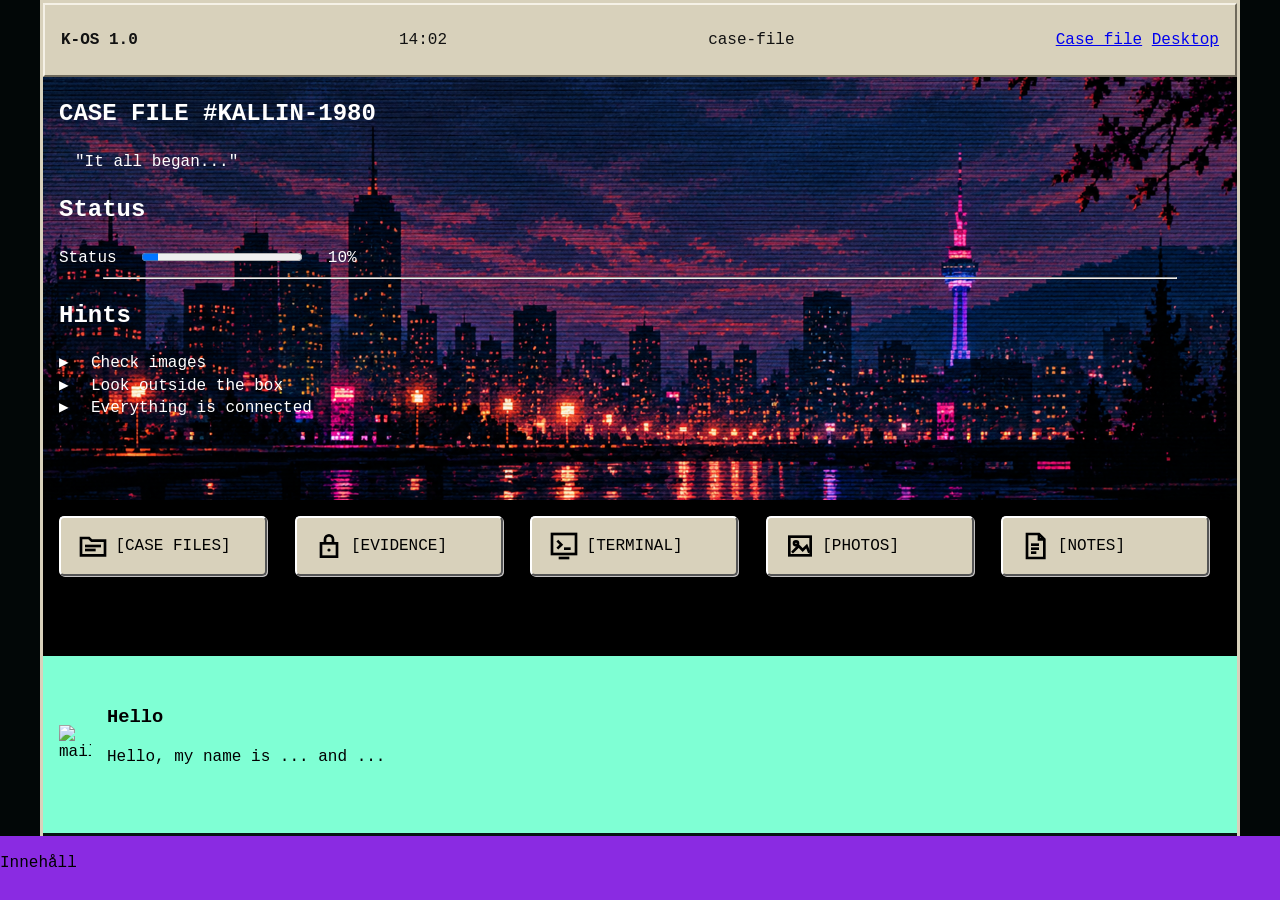
==== index.html @ a82aba6e "2026-09-28, 13:40, Responsiv design och laddat ner för att kolla på olika läsare/enhetern" ====
<!doctype html>
<html lang="en">

<head>
    <title>About me</title>
    <meta charset="UTF-8">
    <meta name="description" content="The mystery and answers of the question: who is Fredrik Kallin?">
    <link href="icon.png" rel="icon" type="image/png">
    <link href="style.css" rel="stylesheet">
    <script src="script.js" defer></script>
</head>

<body>
    <div class="screen">
        <header class="system_bar">
            <p class="system_name">K-OS 1.0</p>
            <time class="system_time" datetime="">
                14:02
            </time>
            <p class="system_status">case-file</p>
            <nav class="system_bar_nav">
                <a href="case_file.html">Case file</a>
                <a href="desktop.html">Desktop</a>
            </nav>
        </header>
        <main class="main_screen_content case_file">
            <section class="case_summary">
                <h1>CASE FILE #KALLIN-1980</h1>
                <blockquote>
                    <p>"It all began..."</p>
                </blockquote>
                <h2>Status</h2>
                <label>Status</label>
                <progress id="status-progress" value="10" max="100">10%</progress>
                <span id="status-recovery-text">10%</span>
                <hr class="simple_divider">
                <h2>Hints</h2>
                <ul role="list">
                    <li>Check images</li>
                    <li>Look outside the box</li>
                    <li>Everything is connected</li>
                </ul>
            </section>
            <section class="case_menu">
                <nav class="case_menu_nav" aria-label="Main system menu" >
                    <ul>
                        <li>
                            <a href="case_file.html">
                                <svg class="menu_icon" viewBox="0 0 24 24" aria-hidden="true">
                                    <path d="M3 6H9L11 8H21V19H3Z" fill="none" stroke="currentColor" stroke-width="2" />
                                    <path d="M6 12H18" stroke="currentColor" stroke-width="2" />
                                    <path d="M6 15H14" stroke="currentColor" stroke-width="2" />
                                </svg>
                                <!--<img src="images/case_file_simple.png" alt="case_files_icon" class="menu_icon">-->
                                <span>[CASE FILES]</span>
                            </a>
                        </li>
                        <li>
                            <a href="evidence.html">
                                <svg class="menu_icon" viewBox="0 0 24 24" aria-hidden="true">
                                    <rect x="6" y="10" width="12" height="10" fill="none" stroke="currentColor"
                                        stroke-width="2" />

                                    <path d="M9 10V7A3 3 0 0 1 15 7V10" fill="none" stroke="currentColor"
                                        stroke-width="2" />

                                    <circle cx="12" cy="15" r="1.2" fill="currentColor" />
                                </svg>
                                <!-- <img src="images/evidence_simple.png" alt="evidence_icon" class="menu_icon">-->
                                <span>[EVIDENCE]</span>
                            </a>
                        </li>
                        <li>
                            <a href="terminal.html">
                                <svg class="menu_icon" viewBox="0 0 24 24" aria-hidden="true">

                                    <rect x="3" y="3" width="18" height="15" fill="none" stroke="currentColor"
                                        stroke-width="2" />

                                    <path d="M7 8 L10 11 L7 14" fill="none" stroke="currentColor" stroke-width="2" />

                                    <path d="M12 14 H17" stroke="currentColor" stroke-width="2" />

                                    <path d="M8 21 H16" stroke="currentColor" stroke-width="2" />
                                </svg>
                                <!--<img src="images/terminal_simple.png" alt="terminal_icon" class="menu_icon">-->
                                <span>[TERMINAL]</span>
                            </a>
                        </li>
                        <li>
                            <a href="photos.html">
                                <svg class="menu_icon" viewBox="0 0 24 24" aria-hidden="true">
                                    <rect x="4" y="5" width="16" height="14" fill="none" stroke="currentColor"
                                        stroke-width="2" />

                                    <circle cx="9" cy="10" r="1.5" fill="none" stroke="currentColor" stroke-width="2" />

                                    <path d="M6 17L11 12L14 15L17 12L19 17" fill="none" stroke="currentColor"
                                        stroke-width="2" />
                                </svg>
                                <!--<img src="images/photos_simple.png" alt="photos_icon" class="menu_icon">-->
                                <span>[PHOTOS]</span>
                            </a>
                        </li>
                        <li>
                            <a href="notes.html">
                                <svg class="menu_icon" viewBox="0 0 24 24" aria-hidden="true">
                                    <path d="M6 3H15L19 7V21H6Z" fill="none" stroke="currentColor" stroke-width="2" />

                                    <path d="M15 3V7H19" fill="none" stroke="currentColor" stroke-width="2" />

                                    <path d="M9 11H15" stroke="currentColor" stroke-width="2" />

                                    <path d="M9 14H15" stroke="currentColor" stroke-width="2" />

                                    <path d="M9 17H13" stroke="currentColor" stroke-width="2" />
                                </svg>
                                <!--<img src="images/notes_simple.png" alt="notes_icon" class="menu_icon">-->
                                <span>[NOTES]</span>
                            </a>
                        </li>
                    </ul>
                </nav>
            </section>
            <section class="case_messages">
                <img src="mail_icon.png" alt="mail_icon" id="mail_icon">
                <div>
                    <h3 class="mail_headline">Hello</h3>
                    <p class="mail_message">Hello, my name is ... and ...</p>
                </div>
            </section>
        </main>
        <footer class="status_bar">
            <p>Innehåll</p>
        </footer>
    </div>
</body>

</html>
---- style.css ----
:root {
    /* Text.vars */
    --headline-large-color: #black;
    --headline-large-size: 2rem;
    --headline-medium-color: #black;
    --headline-medium-size: 1.5rem;
    --headline-small-color: #black;
    --headline-small-size: 1rem;

    --footer-height: 4rem;

    --screen-border: 2px;
    --panel-border: 1px;
}

* {
    box-sizing: border-box;
}

body {
    margin: 0;

    background-color: #020707;

    color: var(--text-main);

    font-family:
        "Courier New",
        "Lucida Console",
        Monaco,
        monospace;

    line-height: 1.4;
}

/* Outer div*/
.screen {
    position: relative;
    margin-inline: auto;

    min-height: 100vh;
    max-width: 75rem;

    display: flex;
    flex-direction: column;

    background-color: #081416;

    border: 3px solid #d8d1bb;
    padding-bottom: var(--footer-height);
}

/* Header */
.system_bar {
    display: flex;
    flex-direction: row;
    justify-content: space-between;
    align-items: center;

    width: 100%;
    min-height: 50px;

    padding: 0.5rem 1rem;

    background-color: #d8d1bb;
    color: #111;

    border-top: 2px solid #f5f1e6;
    border-left: 2px solid #f5f1e6;

    border-right: 2px solid #6f6a5c;
    border-bottom: 2px solid #6f6a5c;
}

.system_name {
    font-weight: bold;
}

.system_status {}

.system_time {}

.system_menu {}

/* Main - This one is used for all main-screens. */
.main_screen_content {
    flex-grow: 1;

    display: flex;
    flex-direction: column;
    background-color: orange;
}

/* Main/case_file */
.main_screen_content.case_file {
    display: grid;
    grid-template-columns: 1fr;
    gap: 0rem;
    align-items: top;
}

.case_summary {
    color: white;
    background-color: green;

    flex: 1;

    background-image: url("images/background_case_file.png");
    background-size: cover;
    background-position: center;
    background-repeat: no-repeat;
}

/*Behöver bli av med marginen som bloq och figure har inneboende */
.case_summary * {
    margin-inline: 0;
    padding-inline: 1rem;
}

.case_summary ul {
    list-style: none;
    position: relative;
    left: 1rem;
}

.simple_divider {
    width: 90%;
    margin-inline: auto;
}

.case_summary li::before {
    content: '▶';
    position: absolute;
    left: 0;
}

.case_menu {
    background-color: black;
}

.case_menu_nav ul {
    list-style: none;

    display: grid;
    grid-template-columns: repeat(auto-fit, minmax(12rem, 1fr));
    gap: 1rem;

    align-items: center;

    margin: 0;
    padding: 1rem;
}

.case_menu_nav nav a {
    display: flex;
    align-items: center;
    gap: 0.5rem;
}

.menu_icon {
    width: 2rem;
    height: 2rem;
    flex-shrink: 0;
    display: block;
}

.case_menu a {
    display: flex;
    gap: 0.40rem;
    align-items: center;
    align-content: center;

    border-radius: 5px;
    padding: 1rem;

    height: 60px;
    width: 13rem;

    color: rgb(0, 0, 0);
    text-decoration: none;

    background-color: #d8d1bb;

    border-top: 2px solid white;
    border-left: 2px solid white;
    border-right: 2px solid #555;
    border-bottom: 2px solid #555;

    box-shadow: 1px 1px 0 #c6c4c4;
}

.case_menu a img {
    width: 2.5rem;
    height: 2.5rem;
    object-fit: contain;
}

.case_menu a:hover {
    background-color: #111;
    color: whitesmoke;

    border-top-color: #555;
    border-left-color: #555;

    border-right-color: white;
    border-bottom-color: white;

    box-shadow: snow;
}

.case_menu a:active {
    border-top-color: #555;
    border-left-color: #555;

    border-right-color: white;
    border-bottom-color: white;

    box-shadow: snow;
}

.case_messages {
    background-color: aquamarine;
    display: flex;
    align-items: center;
    gap: 1rem;
    padding: 1rem;
}

.mail_headline {
    margin: 0;
    padding: 0;
}

#mail_icon {
    width: 2rem;
    height: auto;
}

/* Footer */
.status_bar {
    position: fixed;
    bottom: 0;
    left: 0;
    right: 0;
    background-color: blueviolet;

    min-height: var(--footer-height);
}

@media (max-width: 393px) {
    .case_menu_nav ul {
        grid-template-columns: repeat(2, 1fr);
        gap: 0.5rem;
    }

    .case_menu a {
        font-size: 0.9rem;

        display: flex;
        gap: 0.60rem;
        justify-content: space-around;
        align-items: center;

        border-radius: 5px;
        padding: 0.5rem;

        height: 50px;
        width: 100%;
    }
}
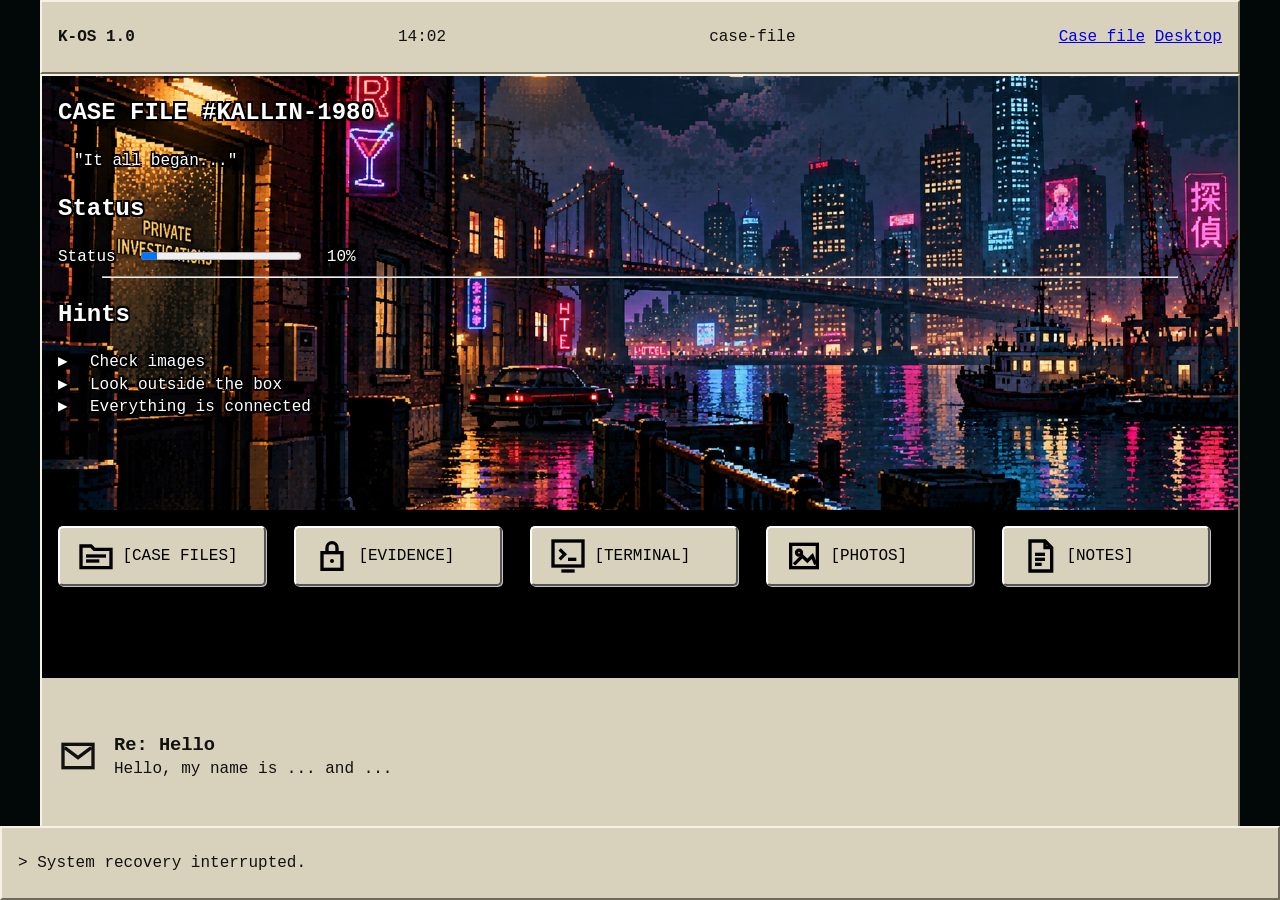
==== commit 420c5cfb: "2026-09-29, 10:230, leker runt med fält (som ska innehålla all min data senare)" ====
--- a/index.html
+++ b/index.html
@@ -42,11 +42,11 @@
                 </ul>
             </section>
             <section class="case_menu">
-                <nav class="case_menu_nav" aria-label="Main system menu" >
+                <nav class="case_menu_nav" aria-label="Main system menu">
                     <ul>
                         <li>
                             <a href="case_file.html">
-                                <svg class="menu_icon" viewBox="0 0 24 24" aria-hidden="true">
+                                <svg class="svg_icon" viewBox="0 0 24 24" aria-hidden="true">
                                     <path d="M3 6H9L11 8H21V19H3Z" fill="none" stroke="currentColor" stroke-width="2" />
                                     <path d="M6 12H18" stroke="currentColor" stroke-width="2" />
                                     <path d="M6 15H14" stroke="currentColor" stroke-width="2" />
@@ -57,13 +57,11 @@
                         </li>
                         <li>
                             <a href="evidence.html">
-                                <svg class="menu_icon" viewBox="0 0 24 24" aria-hidden="true">
+                                <svg class="svg_icon" viewBox="0 0 24 24" aria-hidden="true">
                                     <rect x="6" y="10" width="12" height="10" fill="none" stroke="currentColor"
                                         stroke-width="2" />
-
                                     <path d="M9 10V7A3 3 0 0 1 15 7V10" fill="none" stroke="currentColor"
                                         stroke-width="2" />
-
                                     <circle cx="12" cy="15" r="1.2" fill="currentColor" />
                                 </svg>
                                 <!-- <img src="images/evidence_simple.png" alt="evidence_icon" class="menu_icon">-->
@@ -72,15 +70,11 @@
                         </li>
                         <li>
                             <a href="terminal.html">
-                                <svg class="menu_icon" viewBox="0 0 24 24" aria-hidden="true">
-
+                                <svg class="svg_icon" viewBox="0 0 24 24" aria-hidden="true">
                                     <rect x="3" y="3" width="18" height="15" fill="none" stroke="currentColor"
                                         stroke-width="2" />
-
                                     <path d="M7 8 L10 11 L7 14" fill="none" stroke="currentColor" stroke-width="2" />
-
                                     <path d="M12 14 H17" stroke="currentColor" stroke-width="2" />
-
                                     <path d="M8 21 H16" stroke="currentColor" stroke-width="2" />
                                 </svg>
                                 <!--<img src="images/terminal_simple.png" alt="terminal_icon" class="menu_icon">-->
@@ -89,12 +83,10 @@
                         </li>
                         <li>
                             <a href="photos.html">
-                                <svg class="menu_icon" viewBox="0 0 24 24" aria-hidden="true">
+                                <svg class="svg_icon" viewBox="0 0 24 24" aria-hidden="true">
                                     <rect x="4" y="5" width="16" height="14" fill="none" stroke="currentColor"
                                         stroke-width="2" />
-
                                     <circle cx="9" cy="10" r="1.5" fill="none" stroke="currentColor" stroke-width="2" />
-
                                     <path d="M6 17L11 12L14 15L17 12L19 17" fill="none" stroke="currentColor"
                                         stroke-width="2" />
                                 </svg>
@@ -104,15 +96,11 @@
                         </li>
                         <li>
                             <a href="notes.html">
-                                <svg class="menu_icon" viewBox="0 0 24 24" aria-hidden="true">
+                                <svg class="svg_icon" viewBox="0 0 24 24" aria-hidden="true">
                                     <path d="M6 3H15L19 7V21H6Z" fill="none" stroke="currentColor" stroke-width="2" />
-
                                     <path d="M15 3V7H19" fill="none" stroke="currentColor" stroke-width="2" />
-
                                     <path d="M9 11H15" stroke="currentColor" stroke-width="2" />
-
                                     <path d="M9 14H15" stroke="currentColor" stroke-width="2" />
-
                                     <path d="M9 17H13" stroke="currentColor" stroke-width="2" />
                                 </svg>
                                 <!--<img src="images/notes_simple.png" alt="notes_icon" class="menu_icon">-->
@@ -123,15 +111,18 @@
                 </nav>
             </section>
             <section class="case_messages">
-                <img src="mail_icon.png" alt="mail_icon" id="mail_icon">
+                <svg class="svg_icon" viewBox="0 0 24 24" aria-hidden="true">
+                    <rect x="3" y="5" width="18" height="14" fill="none" stroke="currentColor" stroke-width="2" />
+                    <path d="M4 7L12 13L20 7" fill="none" stroke="currentColor" stroke-width="2" />
+                </svg>
                 <div>
-                    <h3 class="mail_headline">Hello</h3>
+                    <h3 class="mail_headline">Re: Hello</h3>
                     <p class="mail_message">Hello, my name is ... and ...</p>
                 </div>
             </section>
         </main>
         <footer class="status_bar">
-            <p>Innehåll</p>
+            <p>> System recovery interrupted.</p>
         </footer>
     </div>
 </body>
--- a/style.css
+++ b/style.css
@@ -46,7 +46,6 @@
 
     background-color: #081416;
 
-    border: 3px solid #d8d1bb;
     padding-bottom: var(--footer-height);
 }
 
@@ -54,6 +53,7 @@
 .system_bar {
     display: flex;
     flex-direction: row;
+    flex-wrap: wrap;
     justify-content: space-between;
     align-items: center;
 
@@ -72,6 +72,10 @@
     border-bottom: 2px solid #6f6a5c;
 }
 
+.system_bar_nav {
+    align-items: center;
+}
+
 .system_name {
     font-weight: bold;
 }
@@ -84,11 +88,15 @@
 
 /* Main - This one is used for all main-screens. */
 .main_screen_content {
+    display: flex;
+    flex-direction: column;
     flex-grow: 1;
-
-    display: flex;
-    flex-direction: column;
-    background-color: orange;
+    
+    border-top: 2px solid #f5f1e6;
+    border-left: 2px solid #f5f1e6;
+
+    border-right: 2px solid #6f6a5c;
+    border-bottom: 2px solid #6f6a5c;
 }
 
 /* Main/case_file */
@@ -100,15 +108,15 @@
 }
 
 .case_summary {
-    color: white;
-    background-color: green;
-
     flex: 1;
 
-    background-image: url("images/background_case_file.png");
+    background-image: url("images/case_file_background_beachfront.png");
     background-size: cover;
     background-position: center;
     background-repeat: no-repeat;
+
+    color: white;
+    text-shadow: 0.1em 0 black, 0 0.1em black, -0.1em 0 black, 0 -0.1em black, -0.1em -0.1em black, -0.1em 0.1em black, 0.1em -0.1em black, 0.1em 0.1em black;
 }
 
 /*Behöver bli av med marginen som bloq och figure har inneboende */
@@ -157,9 +165,9 @@
     gap: 0.5rem;
 }
 
-.menu_icon {
-    width: 2rem;
-    height: 2rem;
+.svg_icon {
+    width: 2.5rem;
+    height: 2.5rem;
     flex-shrink: 0;
     display: block;
 }
@@ -219,10 +227,13 @@
 }
 
 .case_messages {
-    background-color: aquamarine;
-    display: flex;
+   display: flex;
     align-items: center;
     gap: 1rem;
+
+    background-color: #d8d1bb;
+    color: #111;
+
     padding: 1rem;
 }
 
@@ -230,6 +241,12 @@
     margin: 0;
     padding: 0;
 }
+
+.mail_message {
+    margin: 0;
+    padding: 0;
+}
+
 
 #mail_icon {
     width: 2rem;
@@ -242,7 +259,21 @@
     bottom: 0;
     left: 0;
     right: 0;
-    background-color: blueviolet;
+
+
+    width: 100%;
+    min-height: 50px;
+
+    padding: 0.5rem 1rem;
+
+    background-color: #d8d1bb;
+    color: #111;
+
+    border-top: 2px solid #f5f1e6;
+    border-left: 2px solid #f5f1e6;
+
+    border-right: 2px solid #6f6a5c;
+    border-bottom: 2px solid #6f6a5c;
 
     min-height: var(--footer-height);
 }
@@ -250,14 +281,15 @@
 @media (max-width: 393px) {
     .case_menu_nav ul {
         grid-template-columns: repeat(2, 1fr);
-        gap: 0.5rem;
+        gap: 0rem;
+        border: 4px solid red;
     }
 
     .case_menu a {
         font-size: 0.9rem;
 
         display: flex;
-        gap: 0.60rem;
+        gap: 0.40rem;
         justify-content: space-around;
         align-items: center;
 
@@ -267,4 +299,26 @@
         height: 50px;
         width: 100%;
     }
+}
+
+@media (max-width: 430px) {
+    .case_menu_nav ul {
+        grid-template-columns: repeat(2, 1fr);
+        gap: 0.4rem;
+    }
+
+    .case_menu a {
+        font-size: 0.9rem;
+
+        display: flex;
+        gap: 0.50rem;
+        justify-content: space-around;
+        align-items: center;
+
+        border-radius: 5px;
+        padding: 0.5rem;
+
+        height: 50px;
+        width: 150px;
+    }
 }
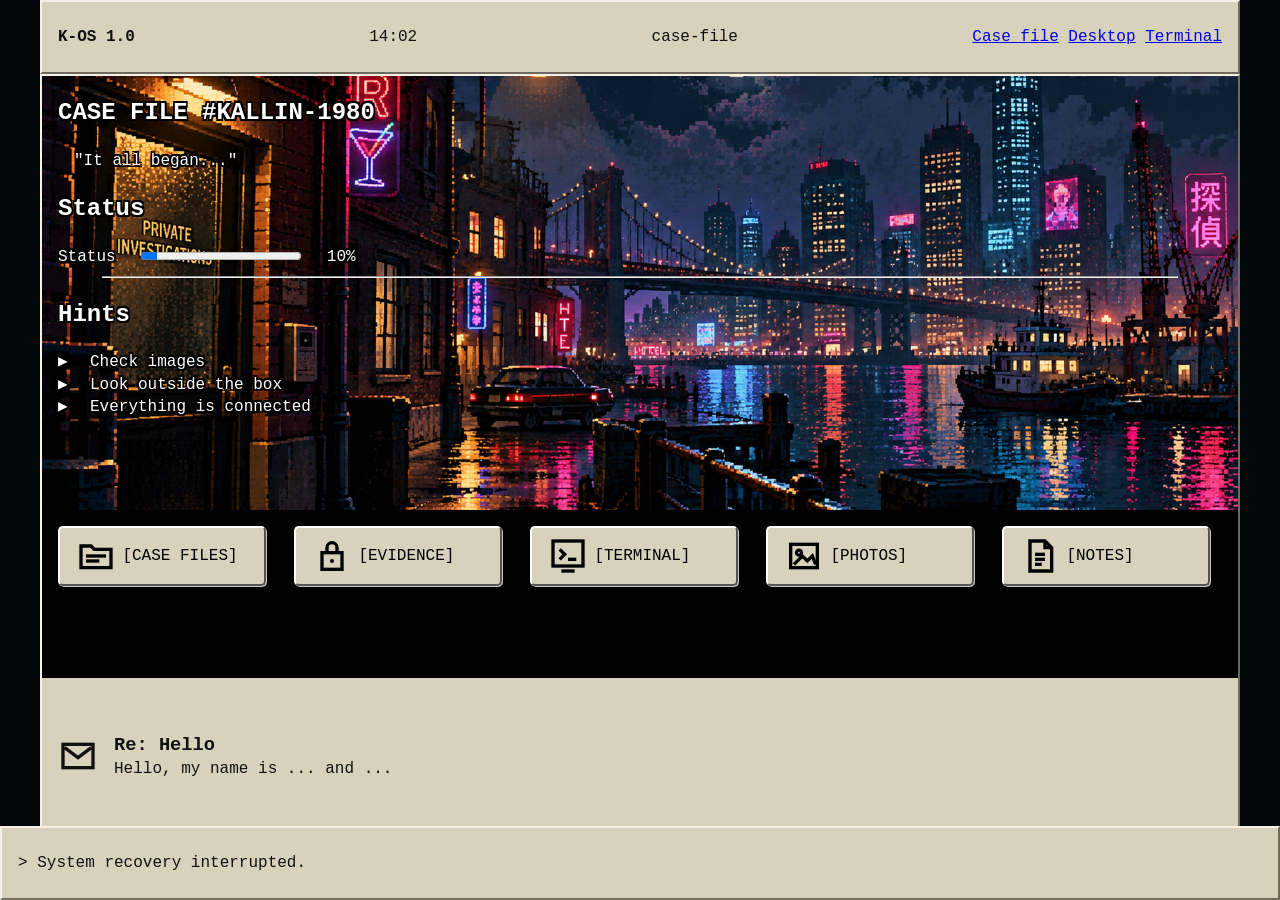
==== commit 0562e981: "ghgh" ====
--- a/index.html
+++ b/index.html
@@ -19,8 +19,9 @@
             </time>
             <p class="system_status">case-file</p>
             <nav class="system_bar_nav">
-                <a href="case_file.html">Case file</a>
+             <a href="index.html">Case file</a>
                 <a href="desktop.html">Desktop</a>
+                <a href="terminal.html">Terminal</a>
             </nav>
         </header>
         <main class="main_screen_content case_file">
@@ -45,7 +46,7 @@
                 <nav class="case_menu_nav" aria-label="Main system menu">
                     <ul>
                         <li>
-                            <a href="case_file.html">
+                            <a href="index.html">
                                 <svg class="svg_icon" viewBox="0 0 24 24" aria-hidden="true">
                                     <path d="M3 6H9L11 8H21V19H3Z" fill="none" stroke="currentColor" stroke-width="2" />
                                     <path d="M6 12H18" stroke="currentColor" stroke-width="2" />
--- a/style.css
+++ b/style.css
@@ -21,7 +21,6 @@
     margin: 0;
 
     background-color: #020707;
-
     color: var(--text-main);
 
     font-family:
@@ -278,6 +277,41 @@
     min-height: var(--footer-height);
 }
 
+/* TERMINAL */
+.terminal {
+    color: white;
+    padding: 0.5rem;
+    font: inherit;
+}
+
+.terminal_output {
+    
+}
+
+.terminal_output ul {
+    list-style: none;
+    left: 0rem;
+    margin:0;
+    padding: 0;
+}
+
+.terminal_output li {
+    white-space: pre-wrap;
+}
+
+#terminal_input {
+    background: transparent;
+    border: none;
+    outline:none;
+    color: white;
+    caret-color: white;
+    font: inherit;
+}
+
+
+
+/* Media */
+
 @media (max-width: 393px) {
     .case_menu_nav ul {
         grid-template-columns: repeat(2, 1fr);
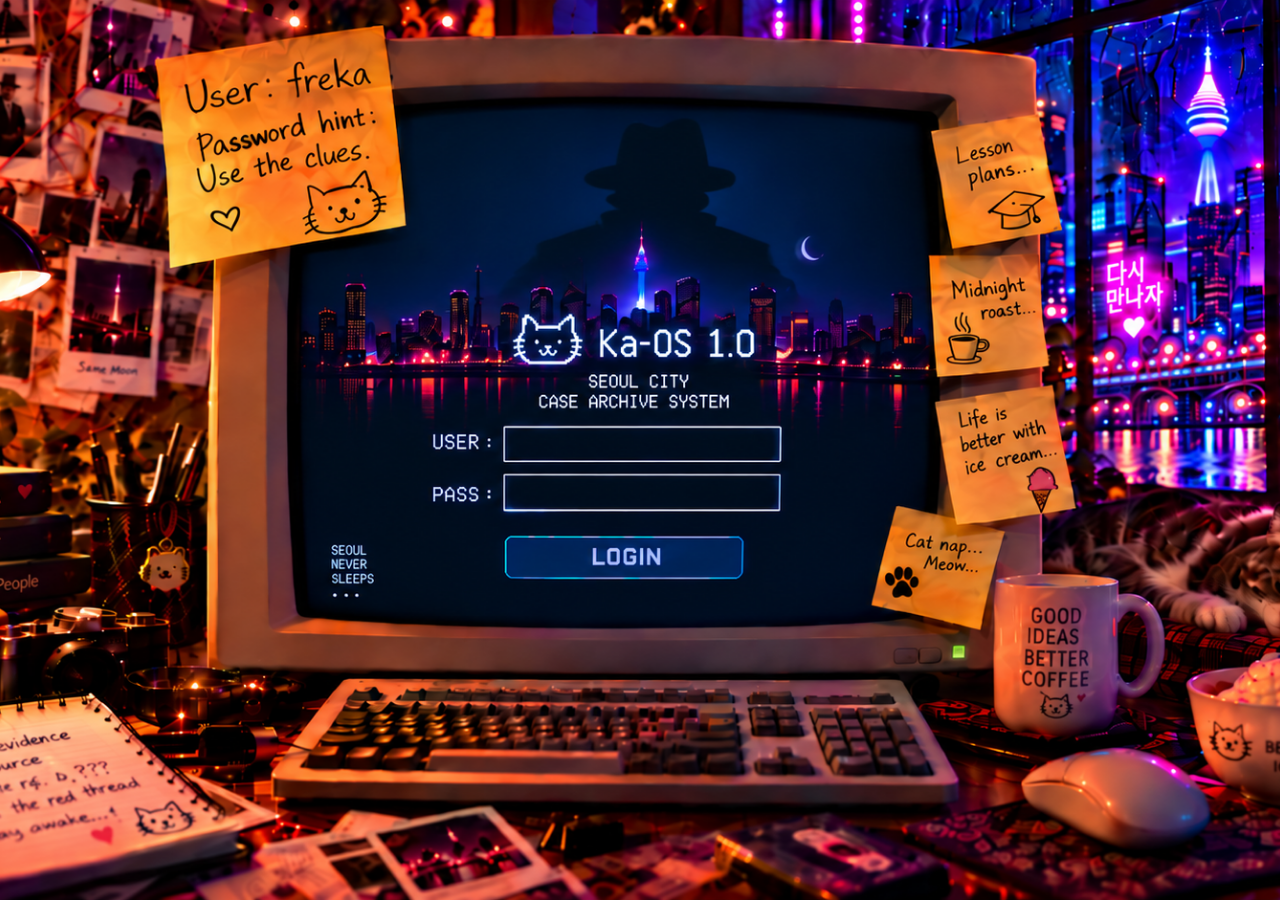
==== commit 7f5f97d0: "2026-10-11, final push. Working on the desktop and index" ====
--- a/index.html
+++ b/index.html
@@ -11,121 +11,21 @@
 </head>
 
 <body>
-    <div class="screen">
-        <header class="system_bar">
-            <p class="system_name">K-OS 1.0</p>
-            <time class="system_time" datetime="">
-                14:02
-            </time>
-            <p class="system_status">case-file</p>
-            <nav class="system_bar_nav">
-             <a href="index.html">Case file</a>
-                <a href="desktop.html">Desktop</a>
-                <a href="terminal.html">Terminal</a>
-            </nav>
-        </header>
-        <main class="main_screen_content case_file">
-            <section class="case_summary">
-                <h1>CASE FILE #KALLIN-1980</h1>
-                <blockquote>
-                    <p>"It all began..."</p>
-                </blockquote>
-                <h2>Status</h2>
-                <label>Status</label>
-                <progress id="status-progress" value="10" max="100">10%</progress>
-                <span id="status-recovery-text">10%</span>
-                <hr class="simple_divider">
-                <h2>Hints</h2>
-                <ul role="list">
-                    <li>Check images</li>
-                    <li>Look outside the box</li>
-                    <li>Everything is connected</li>
-                </ul>
-            </section>
-            <section class="case_menu">
-                <nav class="case_menu_nav" aria-label="Main system menu">
-                    <ul>
-                        <li>
-                            <a href="index.html">
-                                <svg class="svg_icon" viewBox="0 0 24 24" aria-hidden="true">
-                                    <path d="M3 6H9L11 8H21V19H3Z" fill="none" stroke="currentColor" stroke-width="2" />
-                                    <path d="M6 12H18" stroke="currentColor" stroke-width="2" />
-                                    <path d="M6 15H14" stroke="currentColor" stroke-width="2" />
-                                </svg>
-                                <!--<img src="images/case_file_simple.png" alt="case_files_icon" class="menu_icon">-->
-                                <span>[CASE FILES]</span>
-                            </a>
-                        </li>
-                        <li>
-                            <a href="evidence.html">
-                                <svg class="svg_icon" viewBox="0 0 24 24" aria-hidden="true">
-                                    <rect x="6" y="10" width="12" height="10" fill="none" stroke="currentColor"
-                                        stroke-width="2" />
-                                    <path d="M9 10V7A3 3 0 0 1 15 7V10" fill="none" stroke="currentColor"
-                                        stroke-width="2" />
-                                    <circle cx="12" cy="15" r="1.2" fill="currentColor" />
-                                </svg>
-                                <!-- <img src="images/evidence_simple.png" alt="evidence_icon" class="menu_icon">-->
-                                <span>[EVIDENCE]</span>
-                            </a>
-                        </li>
-                        <li>
-                            <a href="terminal.html">
-                                <svg class="svg_icon" viewBox="0 0 24 24" aria-hidden="true">
-                                    <rect x="3" y="3" width="18" height="15" fill="none" stroke="currentColor"
-                                        stroke-width="2" />
-                                    <path d="M7 8 L10 11 L7 14" fill="none" stroke="currentColor" stroke-width="2" />
-                                    <path d="M12 14 H17" stroke="currentColor" stroke-width="2" />
-                                    <path d="M8 21 H16" stroke="currentColor" stroke-width="2" />
-                                </svg>
-                                <!--<img src="images/terminal_simple.png" alt="terminal_icon" class="menu_icon">-->
-                                <span>[TERMINAL]</span>
-                            </a>
-                        </li>
-                        <li>
-                            <a href="photos.html">
-                                <svg class="svg_icon" viewBox="0 0 24 24" aria-hidden="true">
-                                    <rect x="4" y="5" width="16" height="14" fill="none" stroke="currentColor"
-                                        stroke-width="2" />
-                                    <circle cx="9" cy="10" r="1.5" fill="none" stroke="currentColor" stroke-width="2" />
-                                    <path d="M6 17L11 12L14 15L17 12L19 17" fill="none" stroke="currentColor"
-                                        stroke-width="2" />
-                                </svg>
-                                <!--<img src="images/photos_simple.png" alt="photos_icon" class="menu_icon">-->
-                                <span>[PHOTOS]</span>
-                            </a>
-                        </li>
-                        <li>
-                            <a href="notes.html">
-                                <svg class="svg_icon" viewBox="0 0 24 24" aria-hidden="true">
-                                    <path d="M6 3H15L19 7V21H6Z" fill="none" stroke="currentColor" stroke-width="2" />
-                                    <path d="M15 3V7H19" fill="none" stroke="currentColor" stroke-width="2" />
-                                    <path d="M9 11H15" stroke="currentColor" stroke-width="2" />
-                                    <path d="M9 14H15" stroke="currentColor" stroke-width="2" />
-                                    <path d="M9 17H13" stroke="currentColor" stroke-width="2" />
-                                </svg>
-                                <!--<img src="images/notes_simple.png" alt="notes_icon" class="menu_icon">-->
-                                <span>[NOTES]</span>
-                            </a>
-                        </li>
-                    </ul>
-                </nav>
-            </section>
-            <section class="case_messages">
-                <svg class="svg_icon" viewBox="0 0 24 24" aria-hidden="true">
-                    <rect x="3" y="5" width="18" height="14" fill="none" stroke="currentColor" stroke-width="2" />
-                    <path d="M4 7L12 13L20 7" fill="none" stroke="currentColor" stroke-width="2" />
-                </svg>
-                <div>
-                    <h3 class="mail_headline">Re: Hello</h3>
-                    <p class="mail_message">Hello, my name is ... and ...</p>
-                </div>
-            </section>
-        </main>
-        <footer class="status_bar">
-            <p>> System recovery interrupted.</p>
-        </footer>
+<main class="login_screen">
+    <div class="login_container">
+        <img src="images/index_background_4.png" alt="">
+
+        <form id="login_form">
+            <label for="username">Username</label>
+            <input id="username" type="text" autocomplete="username">
+
+            <label for="password">Password</label>
+            <input id="password" type="password" autocomplete="current-password">
+
+            <button type="submit" aria-label="Login">Login</button>
+        </form>
     </div>
+</main>
 </body>
 
 </html>
--- a/style.css
+++ b/style.css
@@ -19,8 +19,11 @@
 
 body {
     margin: 0;
-
-    background-color: #020707;
+    padding: 0;
+    width: 100%;
+    min-height: 100%;
+
+    background-color: #020303;
     color: var(--text-main);
 
     font-family:
@@ -35,17 +38,203 @@
 /* Outer div*/
 .screen {
     position: relative;
-    margin-inline: auto;
 
     min-height: 100vh;
     max-width: 75rem;
+    margin-top: 1rem;
+    margin-inline: auto;
 
     display: flex;
     flex-direction: column;
 
-    background-color: #081416;
-
-    padding-bottom: var(--footer-height);
+    border: 10px solid #171717;
+    border-radius: 14px;
+
+    box-shadow:
+        0 0 0 4px #333,
+        0 0 30px rgba(120, 180, 170, 0.25),
+        inset 0 0 35px rgba(0, 0, 0, 0.7);
+
+    overflow: hidden;
+}
+
+.screen::before {
+    content: "";
+
+    position: absolute;
+    inset: 0;
+
+    background: repeating-linear-gradient(to bottom,
+            transparent 0px,
+            transparent 2px,
+            rgba(0, 0, 0, 0.12) 3px);
+
+    pointer-events: none;
+    z-index: 1000;
+}
+
+.screen::after {
+    content: "";
+
+    position: absolute;
+    inset: 0;
+
+    box-shadow:
+        inset 0 0 70px rgba(0, 0, 0, 0.55);
+
+    pointer-events: none;
+    z-index: 1001;
+}
+
+/* login screen */
+
+.login_screen {
+    position: relative;
+    width: 100%;
+    height: 100dvh;
+    overflow: hidden;
+}
+
+.login_container {
+    position: absolute;
+    width: 100%;
+    min-width: calc(100dvh * 16 / 9);
+    aspect-ratio: 16 / 9;
+
+    top: 50%;
+    left: 50%;
+    transform: translate(-50%, -50%);
+}
+
+.login_container img {
+    display: block;
+    width: 100%;
+    height: 100%;
+}
+
+#login_form {
+    position: absolute;
+    inset: 0;
+}
+
+#username,
+#password,
+#login_form button {
+    position: absolute;
+    background: transparent;
+    border: none;
+    font-family: inherit;
+}
+
+#username,
+#password {
+    left: 41.5%;
+    width: 17.5%;
+    height: 4.2%;
+    color: white;
+    font-size: clamp(12px, 1.2vw, 20px);
+    padding: 0 0.5rem;
+}
+
+#username {
+    top: 46.9%;
+}
+
+#password {
+    top: 52.3%;
+}
+
+#login_form button {
+    left: 41.5%;
+    top: 58.9%;
+    width: 14%;
+    height: 5%;
+    cursor: pointer;
+    color: transparent;
+}
+
+#login_form label {
+    position: absolute;
+    width: 1px;
+    height: 1px;
+    overflow: hidden;
+    clip-path: inset(50%);
+}
+
+input:focus-visible,
+button:focus-visible {
+    outline: 2px solid cyan;
+}
+
+@media (max-width: 700px) {
+
+    .login_screen {
+        height: auto;
+        min-height: 100dvh;
+        overflow: visible;
+        background: #020303;
+    }
+
+    .login_container {
+        position: relative;
+        top: auto;
+        left: auto;
+        transform: none;
+
+        width: 100%;
+        min-width: 0;
+        height: auto;
+        aspect-ratio: auto;
+    }
+
+    .login_container img {
+        display: block;
+        width: 100%;
+        height: auto;
+        object-fit: contain;
+    }
+
+    #login_form {
+        position: relative;
+        inset: auto;
+        transform: none;
+
+        display: flex;
+        flex-direction: column;
+        gap: 1rem;
+
+        width: 90%;
+        max-width: 380px;
+        margin: 1.5rem auto;
+        padding: 1.5rem;
+
+        background: #071525;
+        border: 1px solid cyan;
+        border-radius: 8px;
+    }
+
+    #username,
+    #password,
+    #login_form button {
+        position: static;
+        width: 100%;
+        height: 48px;
+        font-size: 16px;
+        padding: 0.75rem;
+    }
+
+    #username,
+    #password {
+        border: 1px solid cyan;
+        background: transparent;
+        color: white;
+    }
+
+    #login_form button {
+        background: #123b60;
+        border: 1px solid cyan;
+        color: white;
+    }
 }
 
 /* Header */
@@ -90,7 +279,7 @@
     display: flex;
     flex-direction: column;
     flex-grow: 1;
-    
+
     border-top: 2px solid #f5f1e6;
     border-left: 2px solid #f5f1e6;
 
@@ -106,6 +295,21 @@
     align-items: top;
 }
 
+.case_menu a {
+    font-size: 0.9rem;
+
+    display: flex;
+    gap: 0.50rem;
+    justify-content: space-around;
+    align-items: center;
+
+    border-radius: 5px;
+    padding: 0.5rem;
+
+    height: 50px;
+    width: 150px;
+}
+
 .case_summary {
     flex: 1;
 
@@ -226,7 +430,7 @@
 }
 
 .case_messages {
-   display: flex;
+    display: flex;
     align-items: center;
     gap: 1rem;
 
@@ -254,12 +458,6 @@
 
 /* Footer */
 .status_bar {
-    position: fixed;
-    bottom: 0;
-    left: 0;
-    right: 0;
-
-
     width: 100%;
     min-height: 50px;
 
@@ -278,31 +476,136 @@
 }
 
 /* TERMINAL */
+.terminal_desktop {
+    position: relative;
+
+    display: flex;
+    flex: 1;
+    min-height: 0;
+
+    justify-content: center;
+    align-items:center;
+
+    padding: 1rem, 1rem;
+
+    background-image: url("images/terminal_background_alt.png");
+    background-size: cover;
+    background-position: center;
+    background-repeat: no-repeat;
+}
+
+.terminal_window {
+    width: min(900px, 94%);
+    height: 480px;
+    max-height: 60dvh;
+
+    display: flex;
+    flex-direction: column;
+
+    background: #020707;
+
+    border-top: 3px solid #dfdfdf;
+    border-left: 3px solid #dfdfdf;
+    border-right: 3px solid #404040;
+    border-bottom: 3px solid #404040;
+
+    box-shadow:
+        2px 2px 0 #000,
+        6px 8px 18px rgba(0, 0, 0, 0.65);
+
+    border-radius: 0px;
+
+    overflow: hidden;
+
+}
+
+.terminal_window.close {
+    display: none;
+}
+
+
+.terminal_titlebar {
+    height: 30px;
+    min-height: 30px;
+
+    display: flex;
+    justify-content: space-between;
+    align-items: center;
+
+    margin: 2px;
+
+    background: linear-gradient(90deg,
+            #000080 0%,
+            #000080 65%,
+            #1084d0 100%);
+    color: white;
+}
+
+.terminal_tab {
+    gap: 0.45rem;
+    display: flex;
+    align-items: center;
+    height: 100%;
+
+    padding: 0rem 1rem;
+
+    font-size: 0.8rem;
+    flex-grow: 1;
+}
+
+.terminal_window_buttons button {
+    width: 46px;
+    border: none;
+    background-color: transparent;
+    color: white;
+    font-size: 1rem;
+    cursor: pointer;
+}
+
+.terminal_window_buttons #close_terminal:hover {
+    border: 3px solid red;
+}
+
+.terminal_window .terminal {
+    flex: 1;
+    min-height: 0;
+
+    padding-left: 2rem;
+    padding-right: 2rem;
+
+    overflow-y: auto;
+
+    background-color: #020707;
+    color: white;
+}
+
 .terminal {
     color: white;
-    padding: 0.5rem;
+    padding: 0rem;
     font: inherit;
 }
 
-.terminal_output {
-    
-}
-
-.terminal_output ul {
+.terminal h2 {
+    padding-top: 0rem;
+}
+
+.terminal_output_input {}
+
+.terminal_output_input ul {
     list-style: none;
     left: 0rem;
-    margin:0;
+    margin: 0;
     padding: 0;
 }
 
-.terminal_output li {
+.terminal_output_input li {
     white-space: pre-wrap;
 }
 
-#terminal_input {
+.terminal_input {
     background: transparent;
-    border: none;
-    outline:none;
+    border: 1px solid white;
+    outline: none;
     color: white;
     caret-color: white;
     font: inherit;
@@ -311,8 +614,37 @@
 
 
 /* Media */
+@media (max-width: 600px) {
+    .terminal_desktop {
+                flex-direction: row;
+        align-items: flex-start;
+        padding: 5%;
+    }
+
+    .terminal_window {
+        width: 100%;
+        margin-inline: auto;
+    }
+
+    .terminal_window .terminal {
+        padding: 1rem;
+    }
+
+    .terminal_input {
+        width: min(250px, 70%);
+        min-width: 0;
+    }
+}
+
+
+/*Ai- genererat */
 
 @media (max-width: 393px) {
+    .popup-content {
+        width: min(700px, 90vw);
+        height: min(450px, 80vh);
+    }
+
     .case_menu_nav ul {
         grid-template-columns: repeat(2, 1fr);
         gap: 0rem;
@@ -340,19 +672,246 @@
         grid-template-columns: repeat(2, 1fr);
         gap: 0.4rem;
     }
-
-    .case_menu a {
-        font-size: 0.9rem;
-
-        display: flex;
-        gap: 0.50rem;
-        justify-content: space-around;
-        align-items: center;
-
-        border-radius: 5px;
-        padding: 0.5rem;
-
-        height: 50px;
-        width: 150px;
-    }
+}
+
+.popup {
+    display: none;
+
+    position: fixed;
+    inset: 0;
+
+    justify-content: center;
+    align-items: center;
+
+    background-color: rgba(0, 0, 0, 0.55);
+
+    z-index: 1000;
+}
+
+.popup.show {
+    display: flex;
+}
+
+
+.explorer-window {
+    width: 900px;
+    height: 600px;
+
+    display: flex;
+    flex-direction: column;
+
+    background-color: #191919;
+    color: #eeeeee;
+
+    border: 1px solid #444;
+    border-radius: 8px;
+
+    overflow: hidden;
+
+    box-shadow: 0 15px 40px black;
+}
+
+
+/* TOP WINDOW BAR */
+
+.explorer-titlebar {
+    height: 48px;
+
+    display: flex;
+    align-items: center;
+
+    background-color: #241313;
+}
+
+.explorer-tab {
+    height: 40px;
+    min-width: 280px;
+
+    display: flex;
+    align-items: center;
+    gap: 0.7rem;
+
+    padding-inline: 1rem;
+
+    background-color: #302020;
+
+    border-radius: 8px 8px 0 0;
+}
+
+.tab-close {
+    margin-left: auto;
+}
+
+.new-tab {
+    padding-left: 1rem;
+    font-size: 1.4rem;
+}
+
+
+/* WINDOW BUTTONS */
+
+.window-buttons {
+    margin-left: auto;
+    height: 100%;
+
+    display: flex;
+}
+
+.window-buttons button {
+    width: 48px;
+
+    border: none;
+
+    background: transparent;
+    color: white;
+
+    font-size: 1.2rem;
+}
+
+.window-buttons button:hover {
+    background-color: #444;
+}
+
+.window-buttons .close-popup:hover {
+    background-color: #c42b1c;
+}
+
+
+/* ADDRESS BAR */
+
+.explorer-addressbar {
+    display: flex;
+    align-items: center;
+    gap: 1rem;
+
+    padding: 0.6rem 1rem;
+
+    background-color: #242020;
+
+    border-bottom: 1px solid #444;
+}
+
+.address {
+    flex: 1;
+
+    padding: 0.6rem 1rem;
+
+    background-color: #332929;
+
+    border-radius: 6px;
+}
+
+.search {
+    width: 210px;
+
+    padding: 0.6rem 1rem;
+
+    background-color: #332929;
+
+    border-radius: 6px;
+
+    color: #bbb;
+}
+
+
+/* TOOLBAR */
+
+.explorer-toolbar {
+    display: flex;
+    gap: 1.5rem;
+
+    padding: 0.8rem 1.2rem;
+
+    background-color: #181818;
+
+    border-bottom: 1px solid #444;
+}
+
+
+/* MAIN */
+
+.explorer-body {
+    display: flex;
+    flex-grow: 1;
+
+    min-height: 0;
+}
+
+
+/* SIDEBAR */
+
+.explorer-sidebar {
+    width: 190px;
+
+    padding: 0.6rem;
+
+    background-color: #181818;
+
+    border-right: 1px solid #333;
+}
+
+.explorer-sidebar p {
+    margin: 0.2rem 0;
+    padding: 0.6rem;
+
+    border-radius: 4px;
+}
+
+.explorer-sidebar p:hover {
+    background-color: #292929;
+}
+
+.explorer-sidebar .selected {
+    background-color: #353535;
+}
+
+
+/* FILE AREA */
+
+.explorer-files {
+    flex: 1;
+
+    padding: 1rem 2rem;
+
+    overflow-y: auto;
+
+    background-color: #191919;
+}
+
+.folder-grid {
+    display: grid;
+    grid-template-columns: repeat(2, 1fr);
+
+    gap: 1rem 4rem;
+
+    margin-top: 1rem;
+}
+
+.folder-grid div {
+    display: flex;
+    align-items: center;
+    gap: 1rem;
+
+    padding: 0.7rem;
+
+    font-size: 1.1rem;
+}
+
+.folder-grid div:hover {
+    background-color: #292929;
+
+    border-radius: 5px;
+}
+
+
+/* STATUS */
+
+.explorer-status {
+    height: 28px;
+
+    padding: 0.3rem 1rem;
+
+    background-color: #191919;
+
+    border-top: 1px solid #222;
 }
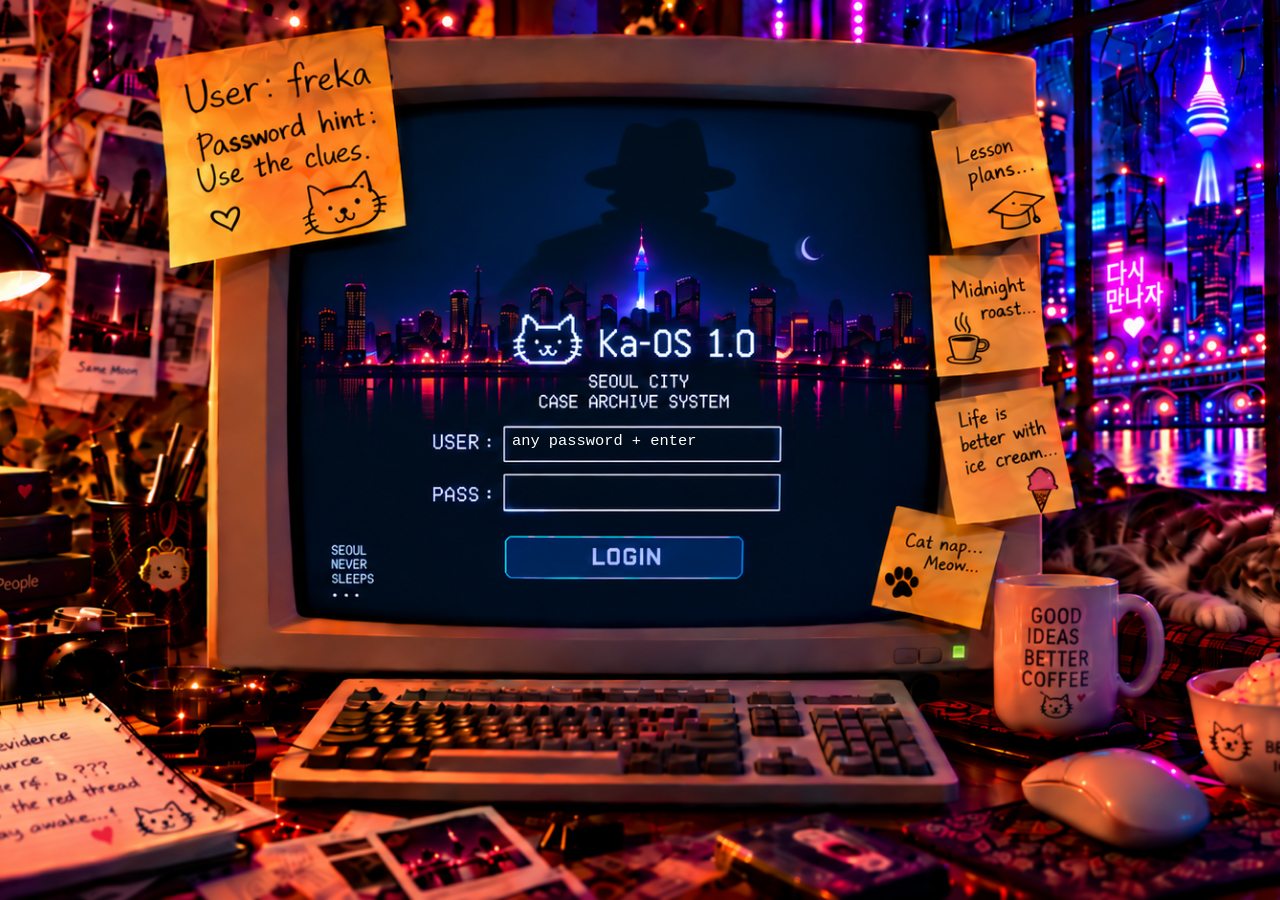
==== commit e3e561de: "2026-10-11, polishing the html, css and java. Going through responsitivity, accesebility x" ====
--- a/index.html
+++ b/index.html
@@ -2,8 +2,9 @@
 <html lang="en">
 
 <head>
-    <title>About me</title>
+    <title>Ka-OS 1.0 - Login</title>
     <meta charset="UTF-8">
+    <meta name="viewport" content="width=device-width, initial-scale=1.0">
     <meta name="description" content="The mystery and answers of the question: who is Fredrik Kallin?">
     <link href="icon.png" rel="icon" type="image/png">
     <link href="style.css" rel="stylesheet">
@@ -11,21 +12,33 @@
 </head>
 
 <body>
-<main class="login_screen">
-    <div class="login_container">
-        <img src="images/index_background_4.png" alt="">
+    <main class="login_screen">
+        <h1 class="visually_hidden">Ka OS 1.0 Login</h1>
+        <div class="visually_hidden">
+    <h2>Password clues</h2>
+    <ul>
+        <li>Teacher: Lesson plans</li>
+        <li>Coffee: Midnight roast</li>
+        <li>Ice cream: Life is better with ice cream</li>
+        <li>Cats: Cat nap, meow</li>
+    </ul>
+</div>
+        <div class="login_container">
+            <img src="images/index_background_4.png" alt="">
+            <!-- Will add the text clues to help with accessability (since the clues are on the image ) --> 
 
-        <form id="login_form">
-            <label for="username">Username</label>
-            <input id="username" type="text" autocomplete="username">
+            <form id="login_form">
+                <!-- The login fields are inactive -->
+                <label for="username" class="visually_hidden">Username</label>
+                <input id="username" name="username" type="text" autocomplete="username" value="any password + enter" required>
 
-            <label for="password">Password</label>
-            <input id="password" type="password" autocomplete="current-password">
+                <label for="password" class="visually_hidden">Password</label>
+                <input id="password" type="password" name="password" autocomplete="current password" required>
 
-            <button type="submit" aria-label="Login">Login</button>
-        </form>
-    </div>
-</main>
+                <button type="submit">Login</button>
+            </form>
+        </div>
+    </main>
 </body>
 
 </html>
--- a/style.css
+++ b/style.css
@@ -1,16 +1,11 @@
 :root {
     /* Text.vars */
-    --headline-large-color: #black;
+    --headline-large-color: #000;
     --headline-large-size: 2rem;
-    --headline-medium-color: #black;
+    --headline-medium-color: #000;
     --headline-medium-size: 1.5rem;
-    --headline-small-color: #black;
+    --headline-small-color: #000;
     --headline-small-size: 1rem;
-
-    --footer-height: 4rem;
-
-    --screen-border: 2px;
-    --panel-border: 1px;
 }
 
 * {
@@ -20,73 +15,133 @@
 body {
     margin: 0;
     padding: 0;
-    width: 100%;
     min-height: 100%;
-
     background-color: #020303;
     color: var(--text-main);
-
     font-family:
         "Courier New",
         "Lucida Console",
         Monaco,
         monospace;
-
     line-height: 1.4;
 }
 
+.visually_hidden {
+    position: absolute;
+    width: 1px;
+    height: 1px;
+    overflow: hidden;
+    clip-path: inset(50%);
+}
+
 /* Outer div*/
+
 .screen {
     position: relative;
-
     min-height: 100vh;
     max-width: 75rem;
     margin-top: 1rem;
     margin-inline: auto;
-
     display: flex;
     flex-direction: column;
-
     border: 10px solid #171717;
     border-radius: 14px;
-
     box-shadow:
         0 0 0 4px #333,
         0 0 30px rgba(120, 180, 170, 0.25),
         inset 0 0 35px rgba(0, 0, 0, 0.7);
-
     overflow: hidden;
 }
 
 .screen::before {
     content: "";
-
     position: absolute;
     inset: 0;
-
     background: repeating-linear-gradient(to bottom,
             transparent 0px,
             transparent 2px,
             rgba(0, 0, 0, 0.12) 3px);
-
     pointer-events: none;
     z-index: 1000;
 }
 
 .screen::after {
     content: "";
-
     position: absolute;
     inset: 0;
-
     box-shadow:
         inset 0 0 70px rgba(0, 0, 0, 0.55);
-
     pointer-events: none;
     z-index: 1001;
 }
 
-/* login screen */
+/* Header */
+
+.system_bar {
+    display: grid;
+    grid-template-columns: repeat(4, 1fr);
+    align-items: center;
+    width: 100%;
+    min-height: 50px;
+    padding: 0.5rem 1rem;
+    background-color: #d8d1bb;
+    color: #111;
+    border-top: 2px solid #f5f1e6;
+    border-left: 2px solid #f5f1e6;
+    border-right: 2px solid #6f6a5c;
+    border-bottom: 2px solid #6f6a5c;
+}
+
+.system_bar .system_logo {
+    justify-content: start;
+}
+
+.system_logo {
+    display: flex;
+    justify-content: center;
+    align-items: center;
+}
+
+.system_logo img {
+    width: 100%;
+    max-width: 150px;
+    height: auto;
+}
+
+.system_bar_nav a {
+    align-items: center;
+    color: black;
+    text-decoration: none;
+}
+
+/* Main - This one is used for all main-screens. */
+
+.main_screen_content {
+    display: flex;
+    flex-direction: column;
+    flex-grow: 1;
+    border-top: 2px solid #f5f1e6;
+    border-left: 2px solid #f5f1e6;
+    border-right: 2px solid #6f6a5c;
+    border-bottom: 2px solid #6f6a5c;
+}
+
+/* Footer */
+
+.status_bar {
+    width: 100%;
+    min-height: 50px;
+    padding: 0.5rem 1rem;
+    background-color: #d8d1bb;
+    color: #111;
+    border-top: 2px solid #f5f1e6;
+    border-left: 2px solid #f5f1e6;
+    border-right: 2px solid #6f6a5c;
+    border-bottom: 2px solid #6f6a5c;
+    min-height: var(--footer-height);
+}
+
+/* login screen (index.html) */
 
 .login_screen {
     position: relative;
@@ -100,7 +155,6 @@
     width: 100%;
     min-width: calc(100dvh * 16 / 9);
     aspect-ratio: 16 / 9;
-
     top: 50%;
     left: 50%;
     transform: translate(-50%, -50%);
@@ -118,7 +172,9 @@
 }
 
 #username,
+
 #password,
+
 #login_form button {
     position: absolute;
     background: transparent;
@@ -127,6 +183,7 @@
 }
 
 #username,
+
 #password {
     left: 41.5%;
     width: 17.5%;
@@ -153,21 +210,15 @@
     color: transparent;
 }
 
-#login_form label {
-    position: absolute;
-    width: 1px;
-    height: 1px;
-    overflow: hidden;
-    clip-path: inset(50%);
-}
+a:focus-visible,
 
 input:focus-visible,
+
 button:focus-visible {
-    outline: 2px solid cyan;
+    outline: 2px solid rgb(161, 2, 201);
 }
 
 @media (max-width: 700px) {
-
     .login_screen {
         height: auto;
         min-height: 100dvh;
@@ -180,7 +231,6 @@
         top: auto;
         left: auto;
         transform: none;
-
         width: 100%;
         min-width: 0;
         height: auto;
@@ -198,16 +248,13 @@
         position: relative;
         inset: auto;
         transform: none;
-
         display: flex;
         flex-direction: column;
         gap: 1rem;
-
         width: 90%;
         max-width: 380px;
         margin: 1.5rem auto;
         padding: 1.5rem;
-
         background: #071525;
         border: 1px solid cyan;
         border-radius: 8px;
@@ -237,92 +284,26 @@
     }
 }
 
-/* Header */
-.system_bar {
-    display: flex;
-    flex-direction: row;
-    flex-wrap: wrap;
-    justify-content: space-between;
-    align-items: center;
-
-    width: 100%;
-    min-height: 50px;
-
-    padding: 0.5rem 1rem;
-
-    background-color: #d8d1bb;
-    color: #111;
-
-    border-top: 2px solid #f5f1e6;
-    border-left: 2px solid #f5f1e6;
-
-    border-right: 2px solid #6f6a5c;
-    border-bottom: 2px solid #6f6a5c;
-}
-
-.system_bar_nav {
-    align-items: center;
-}
-
-.system_name {
-    font-weight: bold;
-}
-
-.system_status {}
-
-.system_time {}
-
-.system_menu {}
-
-/* Main - This one is used for all main-screens. */
-.main_screen_content {
-    display: flex;
-    flex-direction: column;
-    flex-grow: 1;
-
-    border-top: 2px solid #f5f1e6;
-    border-left: 2px solid #f5f1e6;
-
-    border-right: 2px solid #6f6a5c;
-    border-bottom: 2px solid #6f6a5c;
-}
-
 /* Main/case_file */
+
 .main_screen_content.case_file {
     display: grid;
     grid-template-columns: 1fr;
-    gap: 0rem;
-    align-items: top;
-}
-
-.case_menu a {
-    font-size: 0.9rem;
-
-    display: flex;
-    gap: 0.50rem;
-    justify-content: space-around;
-    align-items: center;
-
-    border-radius: 5px;
-    padding: 0.5rem;
-
-    height: 50px;
-    width: 150px;
+    align-items: start;
 }
 
 .case_summary {
     flex: 1;
-
     background-image: url("images/case_file_background_beachfront.png");
     background-size: cover;
     background-position: center;
     background-repeat: no-repeat;
-
     color: white;
     text-shadow: 0.1em 0 black, 0 0.1em black, -0.1em 0 black, 0 -0.1em black, -0.1em -0.1em black, -0.1em 0.1em black, 0.1em -0.1em black, 0.1em 0.1em black;
 }
 
 /*Behöver bli av med marginen som bloq och figure har inneboende */
+
 .case_summary * {
     margin-inline: 0;
     padding-inline: 1rem;
@@ -351,21 +332,12 @@
 
 .case_menu_nav ul {
     list-style: none;
-
     display: grid;
     grid-template-columns: repeat(auto-fit, minmax(12rem, 1fr));
     gap: 1rem;
-
-    align-items: center;
-
+    align-items: center;
     margin: 0;
     padding: 1rem;
-}
-
-.case_menu_nav nav a {
-    display: flex;
-    align-items: center;
-    gap: 0.5rem;
 }
 
 .svg_icon {
@@ -380,63 +352,40 @@
     gap: 0.40rem;
     align-items: center;
     align-content: center;
-
+    justify-content: space-around;
     border-radius: 5px;
     padding: 1rem;
-
     height: 60px;
     width: 13rem;
-
     color: rgb(0, 0, 0);
     text-decoration: none;
-
     background-color: #d8d1bb;
-
     border-top: 2px solid white;
     border-left: 2px solid white;
     border-right: 2px solid #555;
     border-bottom: 2px solid #555;
-
     box-shadow: 1px 1px 0 #c6c4c4;
 }
 
-.case_menu a img {
-    width: 2.5rem;
-    height: 2.5rem;
-    object-fit: contain;
-}
-
-.case_menu a:hover {
-    background-color: #111;
-    color: whitesmoke;
-
-    border-top-color: #555;
-    border-left-color: #555;
-
-    border-right-color: white;
-    border-bottom-color: white;
-
-    box-shadow: snow;
-}
+.case_menu a:hover,
 
 .case_menu a:active {
     border-top-color: #555;
     border-left-color: #555;
-
     border-right-color: white;
     border-bottom-color: white;
-
-    box-shadow: snow;
+}
+
+.case_menu a:hover {
+    background: #000;
 }
 
 .case_messages {
     display: flex;
     align-items: center;
     gap: 1rem;
-
     background-color: #d8d1bb;
     color: #111;
-
     padding: 1rem;
 }
 
@@ -450,45 +399,103 @@
     padding: 0;
 }
 
-
-#mail_icon {
-    width: 2rem;
+@media (max-width: 393px) {
+    .case_menu_nav ul {
+        grid-template-columns: repeat(2, 1fr);
+        gap: 0rem;
+    }
+
+    .case_menu a {
+        font-size: 0.9rem;
+        display: flex;
+        gap: 0.40rem;
+        justify-content: space-around;
+        align-items: center;
+        border-radius: 5px;
+        padding: 0.5rem;
+        height: 50px;
+        width: 100%;
+    }
+}
+
+@media (max-width: 430px) {
+    .case_menu_nav ul {
+        grid-template-columns: repeat(2, 1fr);
+        gap: 0.4rem;
+    }
+}
+
+/* Desktop */
+
+.desktop {
+    display: flex;
+    flex-direction: row;
+    justify-content: space-between;
+    flex: 1;
+    padding: 1rem;
+    background-image: url("images/desktop_background.png");
+    background-size: cover;
+    background-position: center;
+    background-repeat: no-repeat;
+}
+
+.desktop_column.column_left {
+    display: flex;
+    flex-direction: column;
+    gap: 1rem;
+    align-self: center;
+}
+
+.desktop_column.column_right {
+    display: flex;
+    flex-direction: row;
+    gap: 1rem;
+    align-self: flex-start;
+}
+
+.desktop_item {
+    display: flex;
+    flex-direction: column;
+    align-items: center;
+    text-align: center;
+    gap: 0.4rem;
+    width: 100px;
+    background: transparent;
+    border: none;
+    color: white;
+    font: inherit;
+    text-shadow: 1px 1px 2px black;
+}
+
+.desktop_item figure {
+    margin: 0;
+    display: flex;
+    flex-direction: column;
+    align-items: center;
+    gap: 5px;
+}
+
+.desktop_item img {
+    width: 58px;
     height: auto;
-}
-
-/* Footer */
-.status_bar {
-    width: 100%;
-    min-height: 50px;
-
-    padding: 0.5rem 1rem;
-
-    background-color: #d8d1bb;
-    color: #111;
-
-    border-top: 2px solid #f5f1e6;
-    border-left: 2px solid #f5f1e6;
-
-    border-right: 2px solid #6f6a5c;
-    border-bottom: 2px solid #6f6a5c;
-
-    min-height: var(--footer-height);
+    object-fit: contain;
+}
+
+.desktop_item a:active {
+    text-decoration: none;
 }
 
 /* TERMINAL */
+
 .terminal_desktop {
     position: relative;
-
     display: flex;
     flex: 1;
     min-height: 0;
-
     justify-content: center;
-    align-items:center;
-
-    padding: 1rem, 1rem;
-
-    background-image: url("images/terminal_background_alt.png");
+    align-items: center;
+    padding: 1rem;
+    background-image: url("images/desktop_background.png");
     background-size: cover;
     background-position: center;
     background-repeat: no-repeat;
@@ -498,42 +505,31 @@
     width: min(900px, 94%);
     height: 480px;
     max-height: 60dvh;
-
     display: flex;
     flex-direction: column;
-
     background: #020707;
-
     border-top: 3px solid #dfdfdf;
     border-left: 3px solid #dfdfdf;
     border-right: 3px solid #404040;
     border-bottom: 3px solid #404040;
-
     box-shadow:
         2px 2px 0 #000,
         6px 8px 18px rgba(0, 0, 0, 0.65);
-
-    border-radius: 0px;
-
+    border-radius: 3px;
     overflow: hidden;
-
-}
-
-.terminal_window.close {
+}
+
+.terminal_window\.close {
     display: none;
 }
-
 
 .terminal_titlebar {
     height: 30px;
     min-height: 30px;
-
     display: flex;
     justify-content: space-between;
     align-items: center;
-
     margin: 2px;
-
     background: linear-gradient(90deg,
             #000080 0%,
             #000080 65%,
@@ -546,9 +542,7 @@
     display: flex;
     align-items: center;
     height: 100%;
-
     padding: 0rem 1rem;
-
     font-size: 0.8rem;
     flex-grow: 1;
 }
@@ -569,12 +563,9 @@
 .terminal_window .terminal {
     flex: 1;
     min-height: 0;
-
     padding-left: 2rem;
     padding-right: 2rem;
-
     overflow-y: auto;
-
     background-color: #020707;
     color: white;
 }
@@ -585,15 +576,8 @@
     font: inherit;
 }
 
-.terminal h2 {
-    padding-top: 0rem;
-}
-
-.terminal_output_input {}
-
 .terminal_output_input ul {
     list-style: none;
-    left: 0rem;
     margin: 0;
     padding: 0;
 }
@@ -605,18 +589,47 @@
 .terminal_input {
     background: transparent;
     border: 1px solid white;
-    outline: none;
     color: white;
     caret-color: white;
     font: inherit;
 }
 
-
-
 /* Media */
+
 @media (max-width: 600px) {
+
+
+    .desktop {
+        background-image: linear-gradient(rgba(0, 0, 0, 0.4), rgba(0, 0, 0, 0.4)), url("images/desktop_background.png");
+        flex-direction: column;
+        justify-content: flex-start;
+        gap: 2rem;
+    }
+
+    .desktop_column.column_left {
+        gap: 2rem;
+        flex-direction: row;
+        justify-content: center;
+    }
+
+    .desktop_column.column_right {
+        flex-direction: row;
+        gap: 2rem;
+        justify-content: center;
+    }
+
+    .desktop_item {
+
+        width: 100px;
+        font-size: 130%;
+    }
+
     .terminal_desktop {
-                flex-direction: row;
+        background-image: linear-gradient(rgba(0, 0, 0, 0.4), rgba(0, 0, 0, 0.4)), url("images/desktop_background.png");
+    }
+
+    .terminal_desktop {
+        flex-direction: row;
         align-items: flex-start;
         padding: 5%;
     }
@@ -634,284 +647,9 @@
         width: min(250px, 70%);
         min-width: 0;
     }
-}
-
-
-/*Ai- genererat */
-
-@media (max-width: 393px) {
-    .popup-content {
-        width: min(700px, 90vw);
-        height: min(450px, 80vh);
-    }
-
-    .case_menu_nav ul {
-        grid-template-columns: repeat(2, 1fr);
-        gap: 0rem;
-        border: 4px solid red;
-    }
-
-    .case_menu a {
-        font-size: 0.9rem;
-
-        display: flex;
-        gap: 0.40rem;
-        justify-content: space-around;
-        align-items: center;
-
-        border-radius: 5px;
-        padding: 0.5rem;
-
-        height: 50px;
-        width: 100%;
-    }
-}
-
-@media (max-width: 430px) {
-    .case_menu_nav ul {
-        grid-template-columns: repeat(2, 1fr);
-        gap: 0.4rem;
-    }
-}
-
-.popup {
-    display: none;
-
-    position: fixed;
-    inset: 0;
-
-    justify-content: center;
-    align-items: center;
-
-    background-color: rgba(0, 0, 0, 0.55);
-
-    z-index: 1000;
-}
-
-.popup.show {
-    display: flex;
-}
-
-
-.explorer-window {
-    width: 900px;
-    height: 600px;
-
-    display: flex;
-    flex-direction: column;
-
-    background-color: #191919;
-    color: #eeeeee;
-
-    border: 1px solid #444;
-    border-radius: 8px;
-
-    overflow: hidden;
-
-    box-shadow: 0 15px 40px black;
-}
-
-
-/* TOP WINDOW BAR */
-
-.explorer-titlebar {
-    height: 48px;
-
-    display: flex;
-    align-items: center;
-
-    background-color: #241313;
-}
-
-.explorer-tab {
-    height: 40px;
-    min-width: 280px;
-
-    display: flex;
-    align-items: center;
-    gap: 0.7rem;
-
-    padding-inline: 1rem;
-
-    background-color: #302020;
-
-    border-radius: 8px 8px 0 0;
-}
-
-.tab-close {
-    margin-left: auto;
-}
-
-.new-tab {
-    padding-left: 1rem;
-    font-size: 1.4rem;
-}
-
-
-/* WINDOW BUTTONS */
-
-.window-buttons {
-    margin-left: auto;
-    height: 100%;
-
-    display: flex;
-}
-
-.window-buttons button {
-    width: 48px;
-
-    border: none;
-
-    background: transparent;
-    color: white;
-
-    font-size: 1.2rem;
-}
-
-.window-buttons button:hover {
-    background-color: #444;
-}
-
-.window-buttons .close-popup:hover {
-    background-color: #c42b1c;
-}
-
-
-/* ADDRESS BAR */
-
-.explorer-addressbar {
-    display: flex;
-    align-items: center;
-    gap: 1rem;
-
-    padding: 0.6rem 1rem;
-
-    background-color: #242020;
-
-    border-bottom: 1px solid #444;
-}
-
-.address {
-    flex: 1;
-
-    padding: 0.6rem 1rem;
-
-    background-color: #332929;
-
-    border-radius: 6px;
-}
-
-.search {
-    width: 210px;
-
-    padding: 0.6rem 1rem;
-
-    background-color: #332929;
-
-    border-radius: 6px;
-
-    color: #bbb;
-}
-
-
-/* TOOLBAR */
-
-.explorer-toolbar {
-    display: flex;
-    gap: 1.5rem;
-
-    padding: 0.8rem 1.2rem;
-
-    background-color: #181818;
-
-    border-bottom: 1px solid #444;
-}
-
-
-/* MAIN */
-
-.explorer-body {
-    display: flex;
-    flex-grow: 1;
-
-    min-height: 0;
-}
-
-
-/* SIDEBAR */
-
-.explorer-sidebar {
-    width: 190px;
-
-    padding: 0.6rem;
-
-    background-color: #181818;
-
-    border-right: 1px solid #333;
-}
-
-.explorer-sidebar p {
-    margin: 0.2rem 0;
-    padding: 0.6rem;
-
-    border-radius: 4px;
-}
-
-.explorer-sidebar p:hover {
-    background-color: #292929;
-}
-
-.explorer-sidebar .selected {
-    background-color: #353535;
-}
-
-
-/* FILE AREA */
-
-.explorer-files {
-    flex: 1;
-
-    padding: 1rem 2rem;
-
-    overflow-y: auto;
-
-    background-color: #191919;
-}
-
-.folder-grid {
-    display: grid;
-    grid-template-columns: repeat(2, 1fr);
-
-    gap: 1rem 4rem;
-
-    margin-top: 1rem;
-}
-
-.folder-grid div {
-    display: flex;
-    align-items: center;
-    gap: 1rem;
-
-    padding: 0.7rem;
-
-    font-size: 1.1rem;
-}
-
-.folder-grid div:hover {
-    background-color: #292929;
-
-    border-radius: 5px;
-}
-
-
-/* STATUS */
-
-.explorer-status {
-    height: 28px;
-
-    padding: 0.3rem 1rem;
-
-    background-color: #191919;
-
-    border-top: 1px solid #222;
+
+    .system_bar {
+        grid-template-columns: 1fr 1fr;
+        gap: 0.5rem;
+    }
 }
